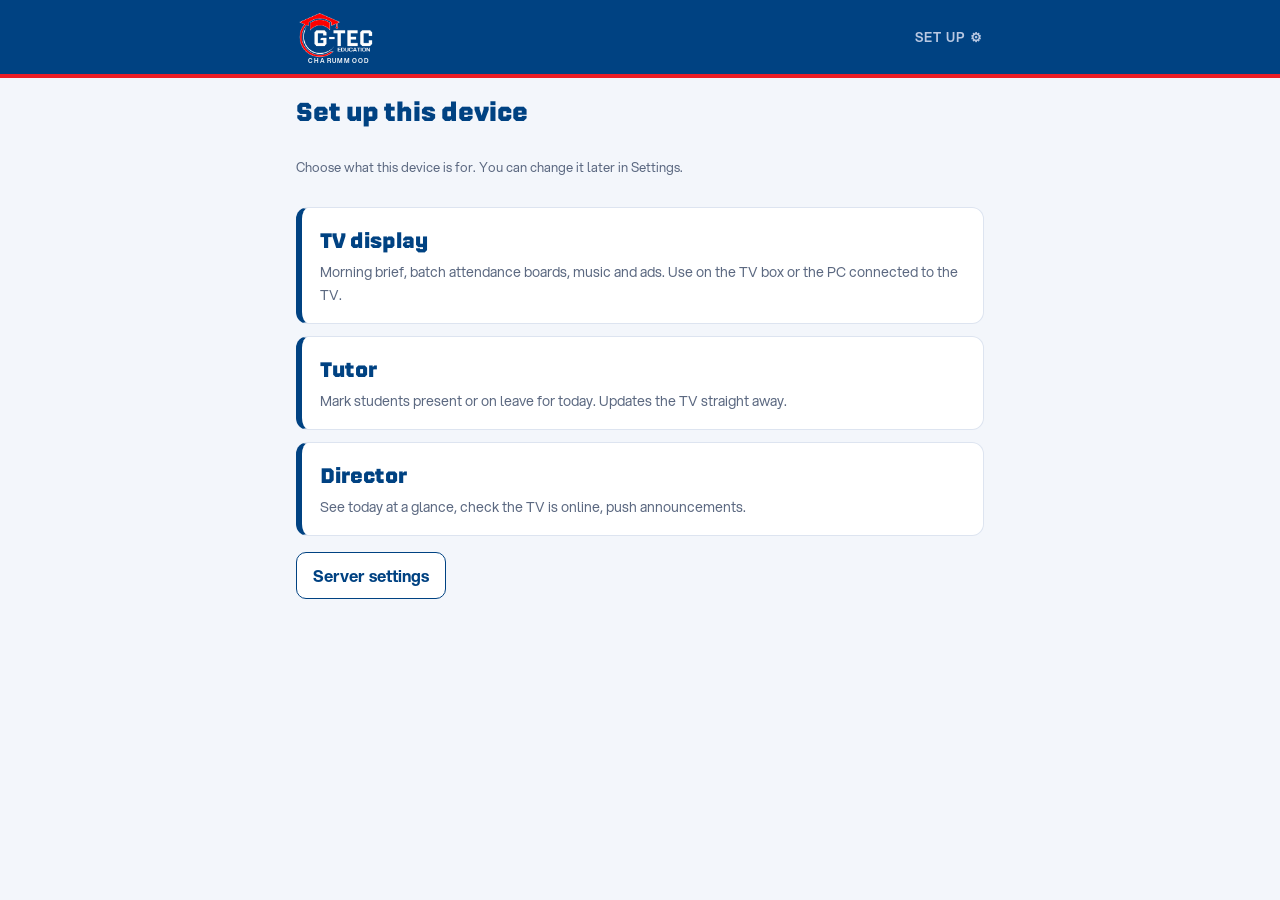
==== index.html @ 73184260 "Import live app v1.3.0 from app.gteccharummood.in Baseline copy of the deployed PWA (TV display, tut" ====
<!doctype html>
<html lang="en">
<head>
<meta charset="utf-8">
<meta name="viewport" content="width=device-width, initial-scale=1, viewport-fit=cover">
<title>G-TEC Charummood</title>
<meta name="theme-color" content="#004282">
<meta name="description" content="Batch attendance, tutor marking and director view for G-TEC Charummood.">
<meta name="robots" content="noindex, nofollow">
<link rel="manifest" href="manifest.webmanifest">
<link rel="icon" type="image/png" sizes="32x32" href="icons/favicon-32.png">
<link rel="apple-touch-icon" href="icons/apple-touch-icon.png">
<meta name="apple-mobile-web-app-capable" content="yes">
<meta name="mobile-web-app-capable" content="yes">
<meta name="apple-mobile-web-app-status-bar-style" content="black-translucent">
<meta name="apple-mobile-web-app-title" content="G-TEC">
<link rel="stylesheet" href="css/app.css">
</head>
<body>
<div id="app"></div>
<script src="config.js"></script>
<script src="js/demo.js"></script>
<script src="js/common.js"></script>
<script src="js/display.js"></script>
<script src="js/tutor.js"></script>
<script src="js/director.js"></script>
</body>
</html>
---- css/app.css ----
/* G-TEC Charummood display — styled to the G-TEC brand guidelines.
   Colours: navy #004282 (primary), red #ED1C24 (accent), white. Fonts: Nippo (headings), Aspekta (text).
   The official logo is only ever shown on exact brand navy (#004282) or on white, never recoloured or rotated.
   Layout: TV screens are drawn on a fixed 1920x1080 stage scaled to fit; phone screens use one column. */
@font-face { font-family: "Nippo"; font-weight: 400; src: url("../fonts/Nippo-Regular.woff2") format("woff2"); font-display: swap; }
@font-face { font-family: "Nippo"; font-weight: 500; src: url("../fonts/Nippo-Medium.woff2") format("woff2"); font-display: swap; }
@font-face { font-family: "Nippo"; font-weight: 700; src: url("../fonts/Nippo-Bold.woff2") format("woff2"); font-display: swap; }
@font-face { font-family: "Aspekta"; font-weight: 400; src: url("../fonts/Aspekta-400.woff2") format("woff2"); font-display: swap; }
@font-face { font-family: "Aspekta"; font-weight: 500; src: url("../fonts/Aspekta-500.woff2") format("woff2"); font-display: swap; }
@font-face { font-family: "Aspekta"; font-weight: 600; src: url("../fonts/Aspekta-600.woff2") format("woff2"); font-display: swap; }
@font-face { font-family: "Aspekta"; font-weight: 700; src: url("../fonts/Aspekta-700.woff2") format("woff2"); font-display: swap; }

:root {
  /* brand */
  --navy: #004282;          /* G-TEC navy — the only surface the logo sits on besides white */
  --navy-d: #00315f;        /* deeper navy for depth behind slides (no logo on it) */
  --red: #ed1c24;           /* G-TEC red — accents only */
  --white: #ffffff;
  /* neutrals, tinted toward the navy */
  --soft: #f3f6fb;
  --line: #dde4f0;
  --ink: #12213a;
  --mut: #5b6880;
  --on-navy: #ffffff;
  --on-navy-mut: #b9c8e2;
  /* status (kept apart from the brand red, which never means "bad") */
  --present: #0e9f57;
  --present-bg: #e7f6ee;
  --present-on-navy: #5fe3a1;
  --leave: #d97b00;
  --leave-bg: #fff4e2;
  --leave-on-navy: #ffc061;
  --waiting: #a6b1c4;
  /* type */
  --display: "Nippo", "Aspekta", "Roboto", "Segoe UI", sans-serif;
  --body: "Aspekta", "Roboto", "Noto Sans", "Segoe UI", Arial, sans-serif;
  --ml: "Noto Sans Malayalam", "Manjari", "Kartika", sans-serif;
  color-scheme: light;
}

* { box-sizing: border-box; }
html, body { height: 100%; margin: 0; background: var(--soft); color: var(--ink); font-family: var(--body); }
body { -webkit-font-smoothing: antialiased; overflow: hidden; }
body.tv { background: var(--navy); }
body.phone { overflow: auto; }
button, input, select, textarea { font: inherit; color: inherit; }
:focus-visible { outline: 3px solid var(--red); outline-offset: 2px; }
[hidden] { display: none !important; }
.num { font-variant-numeric: tabular-nums; font-feature-settings: "tnum" 1; }

/* ---------- TV stage ---------- */
#viewport { position: fixed; inset: 0; overflow: hidden; background: var(--navy); }
#stage { width: 1920px; height: 1080px; position: absolute; left: 50%; top: 50%; transform-origin: center center; overflow: hidden; background: var(--soft); }
.screen { position: absolute; inset: 0; display: flex; flex-direction: column; animation: fadein .6s ease both; }
@keyframes fadein { from { opacity: 0; } to { opacity: 1; } }
@media (prefers-reduced-motion: reduce) { .screen, .slide { animation: none !important; } }

/* brand bar: navy with the official logo, red rule underneath (as on gteccharummood.in) */
.brandbar { flex: none; height: 140px; background: var(--navy); border-bottom: 6px solid var(--red); display: flex; align-items: center; justify-content: space-between; padding: 0 64px 0 48px; color: var(--on-navy); }
/* lockup: logo + CHARUMMOOD right-aligned under the end of "EDUCATION"; everything scales from --lh */
.lockup { --lh: 104px; display: flex; flex-direction: column; align-items: flex-end; gap: calc(var(--lh) * .02); }
.lockup img { height: var(--lh); width: auto; display: block; }
.lockup .centre { font-family: var(--body); font-weight: 600; font-size: calc(var(--lh) * .125); line-height: 1; letter-spacing: .2em; margin-top: calc(var(--lh) * -.06); margin-right: calc(var(--lh) * .11 - .2em); color: var(--on-navy); white-space: nowrap; }
.clock { font-family: var(--body); font-weight: 700; font-size: 48px; font-variant-numeric: tabular-nums; font-feature-settings: "tnum" 1; color: inherit; }
.clock small { font-size: 22px; font-weight: 600; opacity: .75; margin-left: 8px; }
.netdot { display: inline-block; width: 12px; height: 12px; border-radius: 50%; background: var(--present-on-navy); margin-left: 18px; vertical-align: middle; }
.netdot.stale { background: var(--leave-on-navy); }
.label { font-family: var(--body); font-weight: 700; font-size: 21px; letter-spacing: .14em; text-transform: uppercase; color: var(--mut); }

/* ---------- Morning brief ---------- */
.brief { padding: 30px 64px 0; flex: 1; display: grid; grid-template-columns: 1.15fr 1fr 1fr; grid-template-rows: auto 1fr auto; gap: 26px 40px; }
.brief .hello { grid-column: 1 / -1; display: flex; align-items: baseline; gap: 30px; }
.brief .hello h1 { font-family: var(--display); font-weight: 700; font-size: 88px; line-height: 1; margin: 0; color: var(--navy); letter-spacing: -.01em; }
.brief .hello .ml { font-family: var(--ml); font-size: 50px; color: var(--red); }
.brief .hello .date { margin-left: auto; font-size: 32px; font-weight: 500; color: var(--mut); }
.col { min-width: 0; display: flex; flex-direction: column; gap: 16px; background: var(--white); border: 1px solid var(--line); border-radius: 16px; padding: 26px 28px; }
.col h2 { margin: 0; }
.daylist { display: flex; flex-direction: column; }
.daylist .row { display: grid; grid-template-columns: 64px 1fr auto; align-items: center; gap: 18px; padding: 13px 0; border-bottom: 1px solid var(--line); font-size: 29px; }
.daylist .row:last-child { border-bottom: 0; }
.daylist .letter { font-family: var(--display); font-weight: 700; font-size: 44px; color: var(--navy); }
.daylist .time { font-weight: 600; font-variant-numeric: tabular-nums; }
.daylist .who { color: var(--mut); font-size: 23px; }
.daylist .count { font-weight: 700; text-align: right; font-variant-numeric: tabular-nums; color: var(--navy); }
.daylist .count small { display: block; font-weight: 500; font-size: 19px; color: var(--mut); }
.chips { display: flex; flex-wrap: wrap; gap: 12px; }
.chip { font-size: 27px; font-weight: 500; padding: 10px 18px; border-radius: 10px; background: var(--leave-bg); color: var(--ink); }
.chip .b { font-family: var(--display); font-weight: 700; color: var(--leave); margin-right: 10px; }
.chip.staff { background: var(--soft); }
.empty { font-size: 26px; color: var(--mut); margin: 0; }
.notes { display: flex; flex-direction: column; gap: 16px; }
.note { font-size: 27px; line-height: 1.35; padding-left: 18px; border-left: 5px solid var(--red); }
.note .when { display: block; font-size: 21px; font-weight: 600; color: var(--mut); }
.thought { grid-column: 1 / -1; margin: 0 -64px; background: var(--navy); color: var(--on-navy); font-size: 33px; line-height: 1.35; padding: 26px 64px 30px; display: flex; gap: 26px; align-items: baseline; }
.thought .label { flex: none; color: var(--on-navy-mut); }

/* ---------- Batch board ---------- */
.board { flex: 1; display: grid; grid-template-columns: 450px 1fr; }
.board .side { background: var(--navy); color: var(--on-navy); padding: 34px 44px 40px 48px; display: flex; flex-direction: column; gap: 22px; }
.board .side .lockup { align-items: flex-end; align-self: flex-start; }
.board .side .lockup { --lh: 124px; margin-left: -10px; }
.board .side .label { color: var(--on-navy-mut); }
.board .bigletter { font-family: var(--display); font-weight: 700; font-size: 280px; line-height: .82; color: var(--on-navy); margin: 0; letter-spacing: -.03em; }
.board .rule { width: 120px; height: 8px; background: var(--red); border-radius: 2px; }
.board .bt { font-weight: 600; font-size: 38px; font-variant-numeric: tabular-nums; }
.board .fac { font-size: 27px; color: var(--on-navy-mut); }
.countdown { margin-top: auto; }
.countdown .big { font-family: var(--body); font-weight: 700; font-size: 92px; line-height: 1; font-variant-numeric: tabular-nums; font-feature-settings: "tnum" 1; }
.countdown .big.live { color: var(--present-on-navy); font-size: 56px; white-space: nowrap; }
.tally { display: grid; grid-template-columns: repeat(3, 1fr); gap: 12px; }
.tally div { font-size: 19px; letter-spacing: .1em; text-transform: uppercase; color: var(--on-navy-mut); font-weight: 700; }
.tally b { display: block; font-size: 56px; letter-spacing: 0; color: var(--on-navy); font-variant-numeric: tabular-nums; }
.tally .p b { color: var(--present-on-navy); } .tally .l b { color: var(--leave-on-navy); }
.board .main { padding: 36px 64px 40px 48px; display: flex; flex-direction: column; gap: 22px; min-width: 0; }
.board .main .head { display: flex; justify-content: space-between; align-items: center; }
.board .main .clock { color: var(--navy); }
.board .main .netdot { background: var(--present); } .board .main .netdot.stale { background: var(--leave); }
.legend { display: flex; gap: 28px; font-size: 24px; font-weight: 500; color: var(--mut); }
.legend i { display: inline-block; width: 16px; height: 16px; border-radius: 4px; margin-right: 10px; vertical-align: -1px; }
.tiles { display: grid; gap: 14px; grid-template-columns: repeat(var(--cols, 4), minmax(0, 1fr)); align-content: start; }
.tile { --c: var(--waiting); background: var(--white); border: 1px solid var(--line); border-left: 9px solid var(--c); border-radius: 12px; padding: var(--tp, 16px) 20px; display: flex; flex-direction: column; gap: 4px; min-width: 0; transition: background .4s, border-color .4s; }
.tile .nm { font-weight: 700; font-size: var(--fs, 32px); color: var(--ink); white-space: nowrap; overflow: hidden; text-overflow: ellipsis; }
.tile .meta { display: flex; justify-content: space-between; gap: 10px; font-size: calc(var(--fs, 32px) * .6); color: var(--mut); }
.tile .meta span:first-child { overflow: hidden; text-overflow: ellipsis; white-space: nowrap; }
.tile .st { font-weight: 700; color: var(--c); flex: none; }
.tile.w .st { color: var(--mut); }
.tile.p { --c: var(--present); background: var(--present-bg); border-color: #cbead9; border-left-color: var(--present); }
.tile.l { --c: var(--leave); background: var(--leave-bg); border-color: #f5dfb8; border-left-color: var(--leave); }
.tile.w.late { opacity: .6; }
.seat { font-size: .82em; padding: 0 8px; border-radius: 6px; background: var(--navy); color: var(--on-navy); }

/* ---------- Content loop ---------- */
.content { flex: 1; display: flex; flex-direction: column; background: var(--navy); }
.slidebox { flex: 1; position: relative; overflow: hidden; }
.slide { position: absolute; inset: 0; animation: fadein .9s ease both; }
.slide img, .slide video { width: 100%; height: 100%; object-fit: contain; background: #000; }
.slide.text { display: grid; align-content: center; padding: 0 160px; gap: 34px; color: var(--on-navy);
  background: linear-gradient(180deg, var(--navy) 0%, var(--navy-d) 100%); }
.slide.text .kicker { justify-self: start; background: var(--red); color: var(--white); font-family: var(--body); font-weight: 700; font-size: 30px; letter-spacing: .08em; text-transform: uppercase; padding: 10px 24px; border-radius: 999px; }
.slide.text h1 { font-family: var(--display); font-weight: 700; font-size: 92px; line-height: 1.06; margin: 0; max-width: 1450px; text-wrap: balance; }
.slide.text p { font-size: 48px; line-height: 1.4; margin: 0; max-width: 1400px; color: #dce5f5; }
.slide.qr { grid-template-columns: 1fr auto; align-items: center; gap: 100px; }
.slide.qr img { width: 460px; height: 460px; background: var(--white); padding: 24px; border-radius: 18px; object-fit: contain; }
.ticker { height: 132px; flex: none; display: grid; grid-template-columns: auto auto 1fr auto; align-items: center; gap: 40px; padding: 0 64px 0 40px; background: var(--navy); border-top: 6px solid var(--red); color: var(--on-navy); }
.ticker .lockup { --lh: 92px; }
.ticker .next { font-size: 30px; font-weight: 500; }
.ticker .next b { display: inline-block; font-family: var(--display); background: var(--red); color: var(--white); font-size: 34px; line-height: 1; padding: 6px 14px; border-radius: 8px; margin: 0 10px; vertical-align: 2px; }
.ticker .marquee { overflow: hidden; white-space: nowrap; font-size: 30px; color: var(--on-navy-mut); -webkit-mask-image: linear-gradient(90deg, transparent, #000 4%, #000 96%, transparent); mask-image: linear-gradient(90deg, transparent, #000 4%, #000 96%, transparent); }
.ticker .marquee span { display: inline-block; padding-left: 100%; animation: marquee var(--dur, 30s) linear infinite; }
@keyframes marquee { to { transform: translateX(-100%); } }

/* ---------- Urgent / off ---------- */
.urgent { flex: 1; display: grid; align-content: center; padding: 0 140px; gap: 34px; background: var(--white); border: 18px solid var(--red); border-top: 0; }
.urgent .label { justify-self: start; background: var(--red); color: var(--white); padding: 10px 24px; border-radius: 999px; font-size: 30px; }
.urgent h1 { font-family: var(--display); font-weight: 700; font-size: 108px; line-height: 1.06; margin: 0; color: var(--navy); text-wrap: balance; }
.off { background: #000; }
.off .clock { position: absolute; color: #33404d; font-size: 60px; transition: left 3s, top 3s; }
.off .netdot { background: #2a3540; }

/* ---------- Settings overlay + phone screens ---------- */
.overlay { position: fixed; inset: 0; background: rgba(0, 25, 50, .72); display: grid; place-items: center; z-index: 50; padding: 16px; }
.card { background: var(--white); border: 1px solid var(--line); border-radius: 14px; padding: 22px; width: min(560px, 100%); display: flex; flex-direction: column; gap: 14px; color: var(--ink); }
.card h2 { margin: 0; font-family: var(--display); font-weight: 700; font-size: 24px; color: var(--navy); }
.field { display: flex; flex-direction: column; gap: 6px; font-size: 14px; font-weight: 600; color: var(--mut); }
.field input, .field select, .field textarea { background: var(--white); border: 1px solid #c9d3e5; border-radius: 10px; padding: 12px; font-size: 16px; font-weight: 400; color: var(--ink); }
.field input:focus, .field select:focus, .field textarea:focus { outline: 2px solid var(--navy); outline-offset: 1px; }
.btns { display: flex; flex-wrap: wrap; gap: 10px; }
.btn { background: var(--white); color: var(--navy); border: 1.5px solid var(--navy); border-radius: 10px; padding: 11px 16px; font-weight: 700; cursor: pointer; }
.btn.primary { background: var(--red); border-color: var(--red); color: var(--white); }
.btn.danger { background: var(--white); border-color: var(--red); color: var(--red); }
.hint { font-size: 13px; color: var(--mut); line-height: 1.5; }
.toast { position: fixed; left: 50%; bottom: calc(24px + env(safe-area-inset-bottom, 0px)); transform: translateX(-50%); background: var(--navy); color: var(--white); padding: 12px 18px; border-radius: 10px; font-weight: 600; z-index: 60; max-width: calc(100% - 32px); box-shadow: 0 6px 20px rgba(0, 30, 60, .3); }

.phonebar { background: var(--navy); border-bottom: 4px solid var(--red); padding-top: env(safe-area-inset-top, 0px); }
.phonebar .in { max-width: 720px; margin: 0 auto; display: flex; align-items: center; justify-content: space-between; gap: 12px; padding-block: 10px; padding-left: max(16px, env(safe-area-inset-left, 0px)); padding-right: max(16px, env(safe-area-inset-right, 0px)); }
.phonebar .lockup { --lh: 50px; }
.phonebar .mode { color: var(--on-navy-mut); font-size: 13px; font-weight: 600; letter-spacing: .08em; text-transform: uppercase; }
.phonebar button.mode { background: none; border: 1px solid transparent; border-radius: 8px; padding: 8px 10px; margin-right: -10px; font-family: inherit; cursor: pointer; }
.phonebar button.mode:hover, .phonebar button.mode:focus-visible { border-color: var(--on-navy-mut); outline: none; }
.phone-wrap { max-width: 720px; margin: 0 auto; padding-block: 16px 96px; padding-left: max(16px, env(safe-area-inset-left, 0px)); padding-right: max(16px, env(safe-area-inset-right, 0px)); display: flex; flex-direction: column; gap: 16px; }
.phone-head { display: flex; justify-content: space-between; align-items: center; gap: 12px; flex-wrap: wrap; }
.phone-head h1 { font-family: var(--display); font-weight: 700; font-size: 26px; margin: 0; color: var(--navy); }
.phone-head .sub { color: var(--mut); font-size: 14px; }
.tabs { display: flex; gap: 8px; overflow-x: auto; padding-bottom: 4px; }
.tab { flex: none; min-width: 64px; padding: 10px 14px; border-radius: 10px; background: var(--white); border: 1.5px solid var(--line); text-align: center; cursor: pointer; color: var(--ink); }
.tab b { display: block; font-family: var(--display); font-size: 22px; color: var(--navy); }
.tab small { color: var(--mut); font-size: 12px; font-variant-numeric: tabular-nums; }
.tab[aria-selected="true"] { background: var(--navy); border-color: var(--navy); }
.tab[aria-selected="true"] b, .tab[aria-selected="true"] small { color: var(--white); }
.summary { display: flex; gap: 16px; font-size: 14px; color: var(--mut); flex-wrap: wrap; }
.summary b { font-size: 20px; color: var(--navy); margin-right: 4px; font-variant-numeric: tabular-nums; }
.srow { display: grid; grid-template-columns: minmax(0, 1fr) auto; gap: 12px; align-items: center; padding: 12px 14px; background: var(--white); border: 1px solid var(--line); border-left: 6px solid var(--waiting); border-radius: 10px; }
.srow.P { border-left-color: var(--present); } .srow.L { border-left-color: var(--leave); }
.srow .nm { font-weight: 700; font-size: 16px; overflow-wrap: anywhere; color: var(--ink); }
.srow .meta { font-size: 12px; color: var(--mut); overflow-wrap: anywhere; }
.seg { display: flex; border: 1px solid #c9d3e5; border-radius: 9px; overflow: hidden; background: var(--white); }
.seg button { border: 0; background: transparent; padding: 10px 12px; font-weight: 700; font-size: 14px; cursor: pointer; color: var(--mut); }
.seg button[aria-pressed="true"].P { background: var(--present); color: var(--white); }
.seg button[aria-pressed="true"].L { background: var(--leave); color: var(--white); }
.seg button[aria-pressed="true"].X { background: var(--soft); color: var(--ink); }
.kv { display: grid; grid-template-columns: auto 1fr; gap: 6px 14px; font-size: 15px; margin: 0; }
.kv dt { color: var(--mut); } .kv dd { margin: 0; }
.pill { display: inline-block; padding: 2px 10px; border-radius: 999px; font-size: 13px; font-weight: 700; }
.pill.ok { background: var(--present-bg); color: var(--present); }
.pill.bad { background: #fde8e9; color: #c4141b; }
table.mini { width: 100%; border-collapse: collapse; font-size: 15px; font-variant-numeric: tabular-nums; }
table.mini th, table.mini td { text-align: left; padding: 9px 6px; border-bottom: 1px solid var(--line); }
table.mini th { color: var(--white); background: var(--navy); font-weight: 600; font-size: 12px; text-transform: uppercase; letter-spacing: .08em; }
.modes { display: grid; gap: 12px; }
.modes button { text-align: left; padding: 18px; background: var(--white); border: 1px solid var(--line); border-left: 6px solid var(--navy); border-radius: 12px; cursor: pointer; color: var(--ink); }
.modes button b { display: block; font-family: var(--display); font-size: 21px; margin-bottom: 4px; color: var(--navy); }
.modes button span { color: var(--mut); font-size: 14px; }
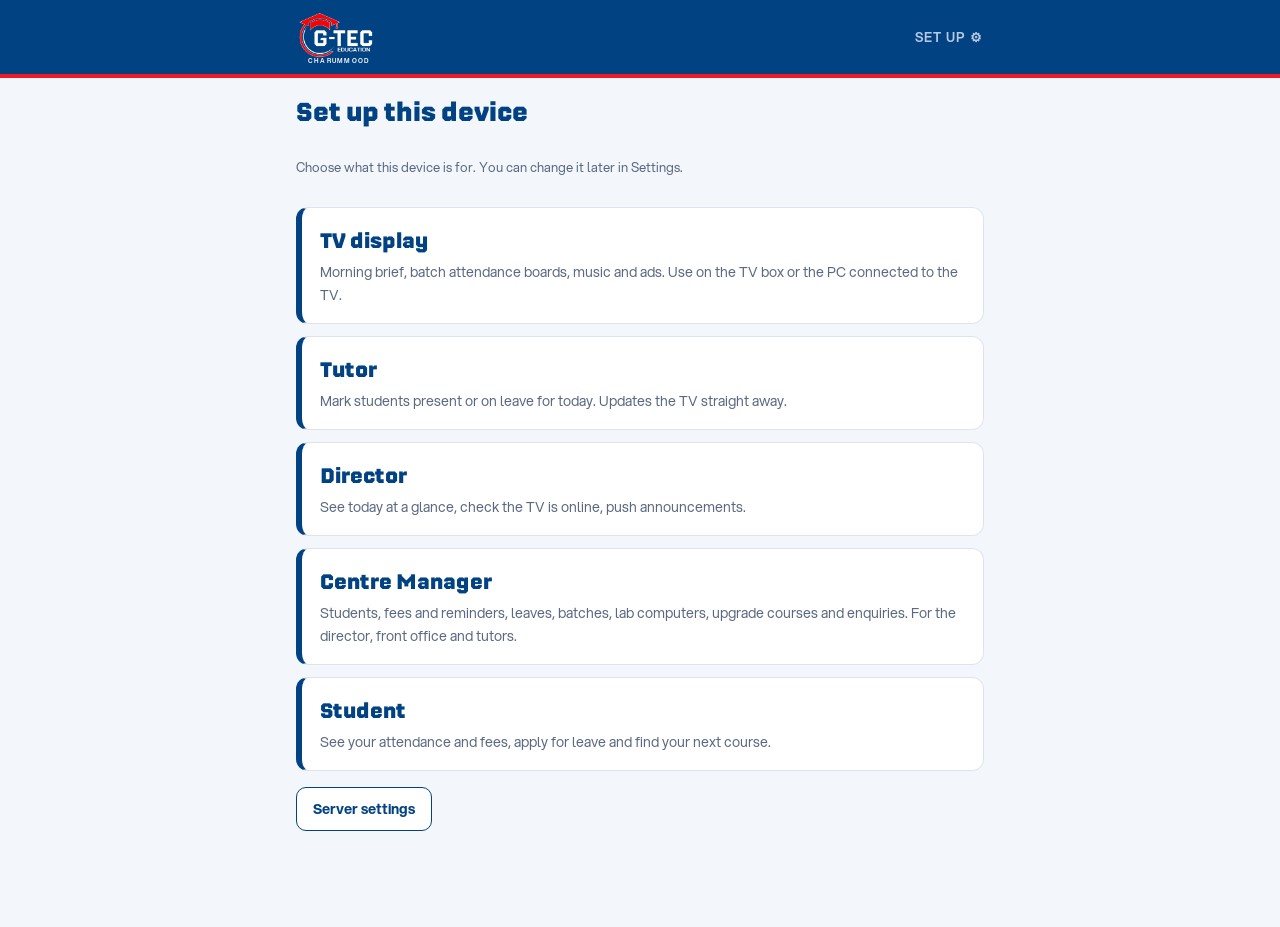
==== commit 3eb428b8: "Add Centre Manager and Student screens (v2.0.0) New Apps Script server (server/Code.gs) with its own" ====
--- a/index.html
+++ b/index.html
@@ -5,7 +5,7 @@
 <meta name="viewport" content="width=device-width, initial-scale=1, viewport-fit=cover">
 <title>G-TEC Charummood</title>
 <meta name="theme-color" content="#004282">
-<meta name="description" content="Batch attendance, tutor marking and director view for G-TEC Charummood.">
+<meta name="description" content="Attendance, fees, leaves, batches and lab computers for G-TEC Charummood.">
 <meta name="robots" content="noindex, nofollow">
 <link rel="manifest" href="manifest.webmanifest">
 <link rel="icon" type="image/png" sizes="32x32" href="icons/favicon-32.png">
@@ -15,6 +15,7 @@
 <meta name="apple-mobile-web-app-status-bar-style" content="black-translucent">
 <meta name="apple-mobile-web-app-title" content="G-TEC">
 <link rel="stylesheet" href="css/app.css">
+<link rel="stylesheet" href="css/manage.css">
 </head>
 <body>
 <div id="app"></div>
@@ -24,5 +25,7 @@
 <script src="js/display.js"></script>
 <script src="js/tutor.js"></script>
 <script src="js/director.js"></script>
+<script src="js/manage.js"></script>
+<script src="js/student.js"></script>
 </body>
 </html>
--- a/css/manage.css
+++ b/css/manage.css
@@ -0,0 +1,72 @@
+/* Centre Manager and Student screens. Builds on app.css (same brand colours and fonts). */
+.mnav { background: var(--white); border-bottom: 1px solid var(--line); position: sticky; top: 0; z-index: 5; }
+.mnav .in { max-width: 720px; margin: 0 auto; display: flex; gap: 4px; overflow-x: auto; padding: 6px max(12px, env(safe-area-inset-left, 0px)); scrollbar-width: none; }
+.mnav .in::-webkit-scrollbar { display: none; }
+.mnav button { flex: none; border: 0; background: none; padding: 10px 12px; border-radius: 8px; font-weight: 600; font-size: 14px; color: var(--mut); cursor: pointer; }
+.mnav button[aria-current="page"] { background: var(--navy); color: var(--white); }
+.stack { display: flex; flex-direction: column; gap: 12px; min-width: 0; }
+.stack.tight { gap: 8px; }
+.phone-wrap h3 { margin: 8px 0 0; font-size: 13px; font-weight: 700; letter-spacing: .08em; text-transform: uppercase; color: var(--mut); }
+.phone-wrap .card { width: 100%; }
+.card-head { display: flex; justify-content: space-between; align-items: center; gap: 10px; flex-wrap: wrap; }
+.card .meta { font-size: 13px; color: var(--mut); overflow-wrap: anywhere; }
+.btn { text-decoration: none; display: inline-block; font-size: 14px; }
+.btn:disabled { opacity: .55; cursor: default; }
+
+.tiles2 { display: grid; grid-template-columns: repeat(auto-fill, minmax(150px, 1fr)); gap: 10px; }
+.tile2 { text-align: left; background: var(--white); border: 1px solid var(--line); border-left: 6px solid var(--navy); border-radius: 12px; padding: 12px 14px; cursor: pointer; display: flex; flex-direction: column; gap: 2px; min-width: 0; color: var(--ink); }
+.tile2 .lab { font-size: 12px; font-weight: 700; letter-spacing: .06em; text-transform: uppercase; color: var(--mut); }
+.tile2 b { font-family: var(--display); font-size: 24px; color: var(--navy); font-variant-numeric: tabular-nums; overflow-wrap: anywhere; }
+.tile2 .sub { font-size: 12px; color: var(--mut); overflow-wrap: anywhere; }
+.tile2.bad { border-left-color: #c4141b; } .tile2.bad b { color: #c4141b; }
+.tile2.warn { border-left-color: var(--leave); }
+.bar { height: 10px; border-radius: 999px; background: var(--line); overflow: hidden; }
+.bar i { display: block; height: 100%; background: var(--present); border-radius: 999px; }
+.bar.over i { background: #c4141b; }
+
+.filters { display: flex; gap: 8px; flex-wrap: wrap; }
+.filters input, .filters select { flex: 1 1 140px; min-width: 0; background: var(--white); border: 1px solid #c9d3e5; border-radius: 10px; padding: 11px 12px; font-size: 16px; }
+.filters input { flex-basis: 100%; }
+
+.lrow { display: flex; justify-content: space-between; align-items: center; gap: 10px; width: 100%; text-align: left; padding: 11px 14px; background: var(--white); border: 1px solid var(--line); border-radius: 10px; color: var(--ink); min-width: 0; }
+button.lrow { cursor: pointer; }
+button.lrow:hover { border-color: var(--navy); }
+.lrow.col { flex-direction: column; align-items: stretch; }
+.lrow.col > .lrow { border: 0; padding: 0; }
+.lhead { display: flex; justify-content: space-between; align-items: center; gap: 10px; }
+.lmain { min-width: 0; flex: 1; }
+.lrow .nm { font-weight: 700; font-size: 15px; overflow-wrap: anywhere; }
+.lrow .meta { font-size: 12px; color: var(--mut); overflow-wrap: anywhere; }
+.lright { display: flex; gap: 6px; align-items: center; flex-wrap: wrap; justify-content: flex-end; flex: none; max-width: 55%; }
+.lrow .btn { padding: 8px 12px; font-size: 13px; }
+.lrow select { border: 1px solid #c9d3e5; border-radius: 10px; padding: 8px 10px; background: var(--white); font-size: 14px; }
+.lrow .x { border: 0; background: none; font-size: 22px; line-height: 1; color: var(--mut); cursor: pointer; padding: 4px 8px; border-radius: 6px; }
+.lrow .x:hover { color: #c4141b; }
+.pill { white-space: nowrap; }
+.pill.warn { background: var(--leave-bg); color: #9a5600; }
+.pill.info { background: var(--soft); color: var(--navy); }
+.tab.text { min-width: 0; font-weight: 700; font-size: 14px; color: var(--navy); }
+.tab.text[aria-selected="true"] { color: var(--white); }
+
+.overlay { align-items: start; overflow-y: auto; }
+.formcard { max-height: none; margin: auto 0; }
+.fgrid { display: grid; grid-template-columns: repeat(auto-fit, minmax(200px, 1fr)); gap: 12px; }
+.fgrid .wide { grid-column: 1 / -1; }
+.field .hint { font-weight: 400; }
+
+.pcs { display: grid; grid-template-columns: repeat(auto-fill, minmax(104px, 1fr)); gap: 8px; }
+.pc { border: 1px solid var(--line); border-top: 5px solid var(--waiting); border-radius: 10px; background: var(--white); padding: 10px 8px; text-align: left; cursor: pointer; display: flex; flex-direction: column; gap: 2px; min-width: 0; color: var(--ink); }
+.pc b { font-size: 14px; color: var(--navy); }
+.pc span { font-size: 12px; color: var(--mut); overflow-wrap: anywhere; }
+.pc.used { border-top-color: var(--present); background: var(--present-bg); }
+.pc.bad { border-top-color: #c4141b; background: #fde8e9; }
+.pc .flt { color: #c4141b; font-weight: 700; }
+
+.receipt { border: 1px dashed #c9d3e5; border-radius: 10px; padding: 14px; display: flex; flex-direction: column; gap: 8px; }
+.digest { white-space: pre-wrap; font: 13px/1.5 var(--body); margin: 0; overflow-wrap: anywhere; }
+@media print {
+  body.phone > #app, .noprint, .toast { display: none !important; }
+  .overlay { position: static; background: none; padding: 0; display: block; }
+  .overlay .card { border: 0; width: 100%; }
+  .receipt { border: 1px solid #000; }
+}
